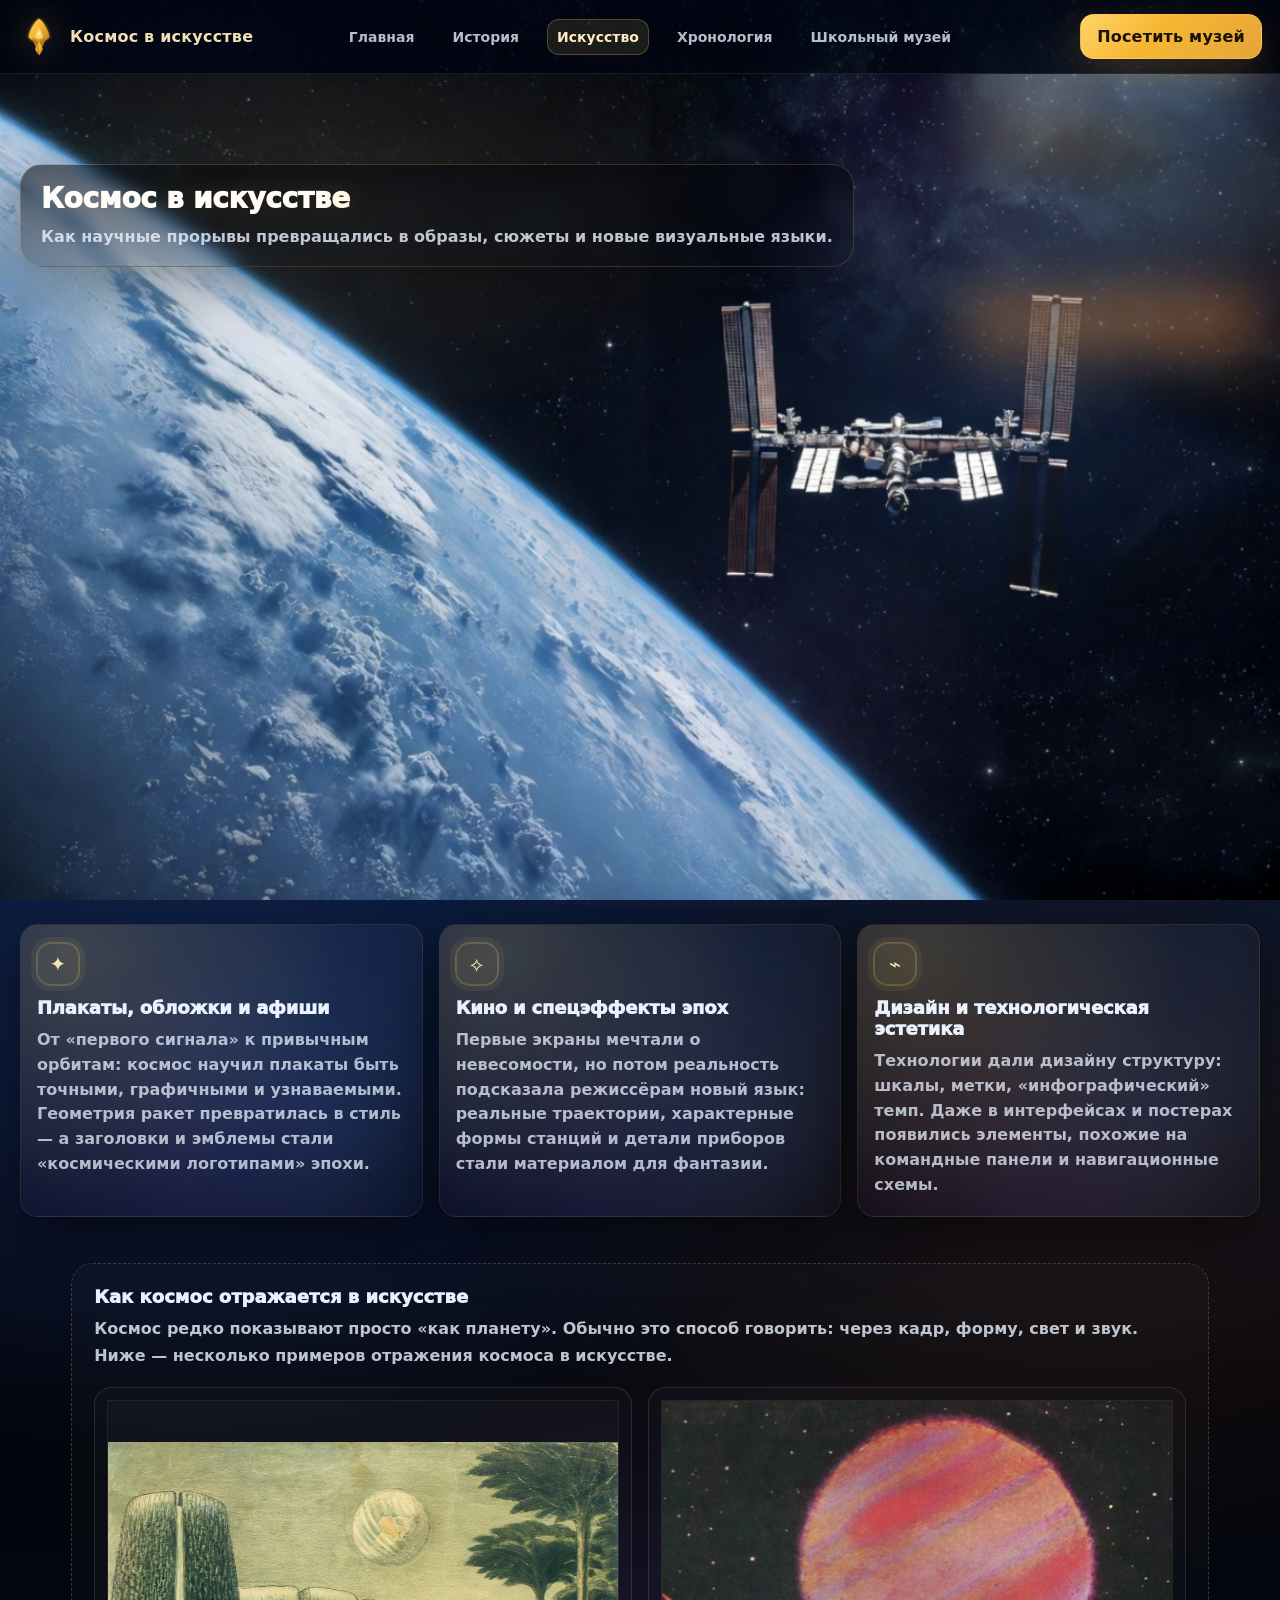
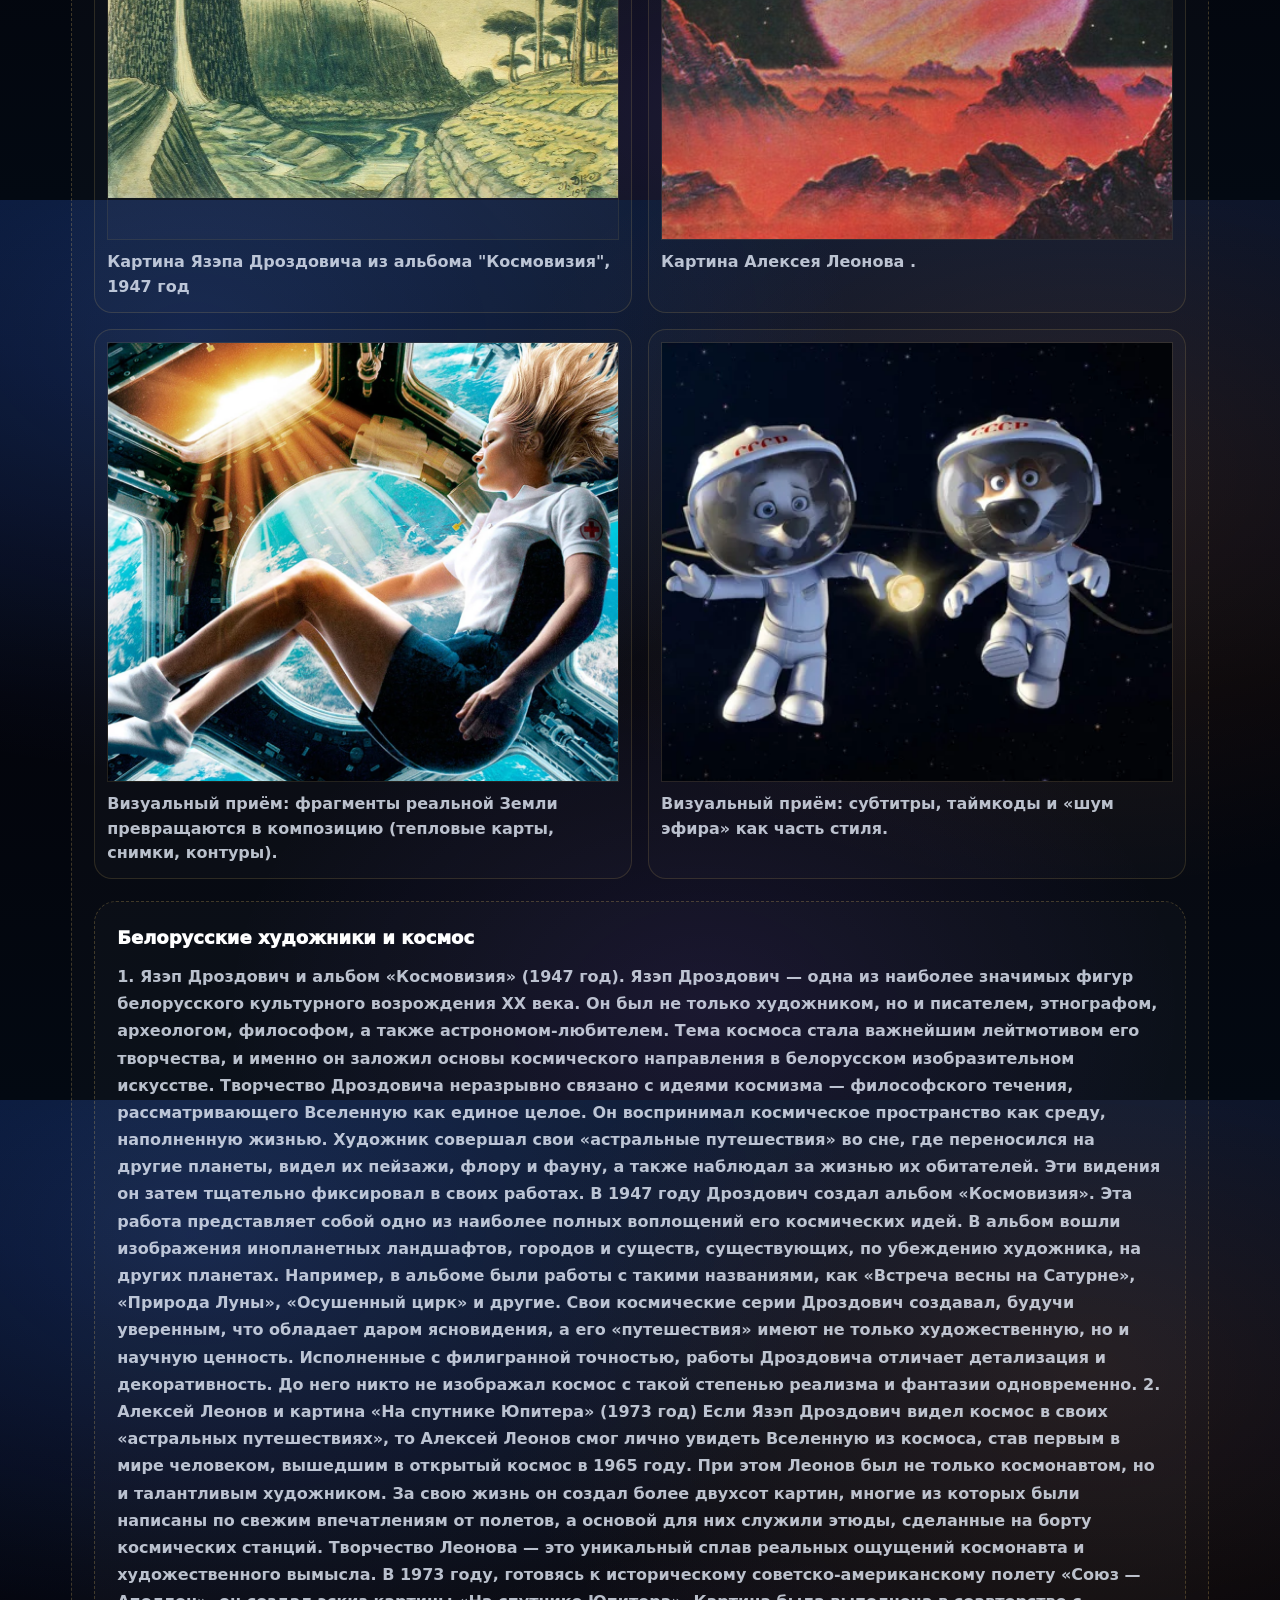
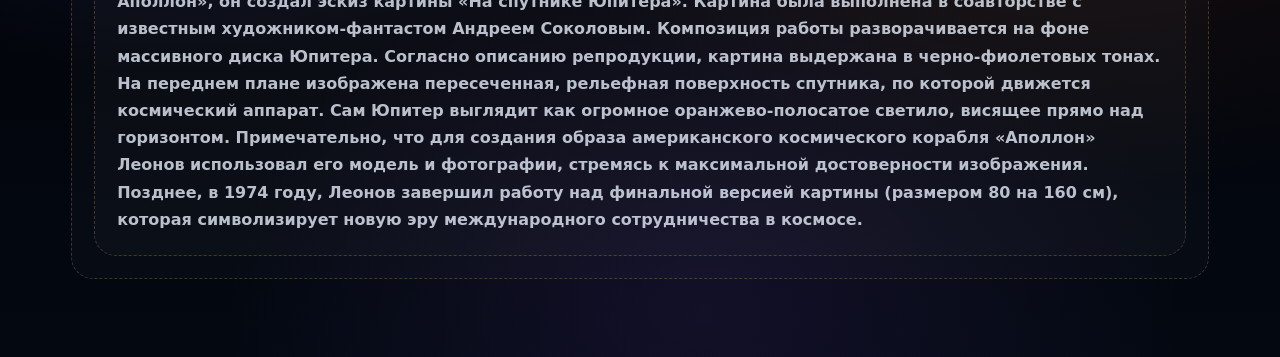
==== art.html @ fbe5e57b "Add files via upload" ====
<!doctype html>
<html lang="ru">
<head>
  <meta charset="UTF-8" />
  <meta name="viewport" content="width=device-width, initial-scale=1" />
  <title>Искусство — Космос в искусстве</title>
  <meta name="description" content="Раздел «Искусство»: как достижения космонавтики вдохновляли художников, кино и дизайн эпохи." />
  <link rel="stylesheet" href="styles.css" />
</head>
<body>
  <a class="skip-link" href="#main">Перейти к содержимому</a>

  <div class="frame" aria-label="Мокап веб-страницы">
    <header class="topbar">
      <div class="topbar__inner">
        <div class="logo" aria-label="Логотип">
          <svg class="logo__rocket" viewBox="0 0 64 64" role="img" aria-hidden="true">
            <defs>
              <linearGradient id="gGold" x1="0" y1="0" x2="1" y2="1">
                <stop offset="0" stop-color="#FFD36B"/>
                <stop offset="0.45" stop-color="#F7B733"/>
                <stop offset="1" stop-color="#B7791F"/>
              </linearGradient>
              <filter id="glow" x="-50%" y="-50%" width="200%" height="200%">
                <feGaussianBlur stdDeviation="2.2" result="blur" />
                <feColorMatrix in="blur" type="matrix"
                  values="1 0 0 0 0
                          0 1 0 0 0
                          0 0 1 0 0
                          0 0 0 0.9 0" result="colored"/>
                <feMerge>
                  <feMergeNode in="colored"/>
                  <feMergeNode in="SourceGraphic"/>
                </feMerge>
              </filter>
            </defs>
            <path filter="url(#glow)" fill="url(#gGold)" d="M32 4c8 6 14 17 16 28-5 5-10 8-16 9-6-1-11-4-16-9C18 21 24 10 32 4z"/>
            <path fill="#B7791F" d="M22 33c4 3 7 5 10 6 3-1 6-3 10-6-1 8-5 15-10 23-5-8-9-15-10-23z" opacity="0.95"/>
            <path fill="#FFD36B" d="M32 17c3 5 5 10 6 15-2 2-4 3-6 3s-4-1-6-3c1-5 3-10 6-15z"/>
            <circle cx="32" cy="27" r="2.3" fill="#FFF0C2" opacity="0.95"/>
            <path fill="url(#gGold)" d="M32 38l0 22c-2-2-5-6-6-10 2-4 4-7 6-12z" opacity="0.9"/>
            <path fill="url(#gGold)" d="M32 38l0 22c2-2 5-6 6-10-2-4-4-7-6-12z" opacity="0.9"/>
          </svg>
          <span class="logo__text">Космос в искусстве</span>
        </div>

        <nav class="nav" aria-label="Главное меню">
          <a class="nav__link" href="index.html">Главная</a>
          <a class="nav__link" href="history.html">История</a>
          <a class="nav__link is-active" href="art.html">Искусство</a>
          <a class="nav__link" href="chronology.html">Хронология</a>

          <a class="nav__link" href="#school-museum">Школьный музей</a>
        </nav>

        <div class="topbar__cta">
          <a class="btn btn--gold" href="index.html#school-museum">Посетить музей</a>
        </div>
      </div>
    </header>

    <main id="main" class="main">
      <section class="hero" aria-label="Заголовок страницы">
        <div class="hero__overlay" aria-hidden="true">
          <div class="hero__overlay-inner">
            <div class="hero__overlay-title">Космос в искусстве</div>
            <div class="hero__overlay-subtitle">Как научные прорывы превращались в образы, сюжеты и новые визуальные языки.</div>
          </div>
        </div>

        <div class="hero__bg" aria-hidden="true">
          <div class="stars" />
          <div class="nebula nebula--a" />
          <div class="nebula nebula--b" />
        </div>

        <div class="hero__content">
          <div class="hero__left">
            <div class="kicker">Раздел • Искусство</div>
            <h1 class="hero__title">
              <span class="hero__title-main">Искусство</span>
              <span class="hero__title-sub">космических идей</span>
              <span class="hero__title-sub hero__title-sub--gold">в эпохах</span>
            </h1>
            <p class="hero__subtitle">Небольшой обзор ключевых мотивов: плакаты, кино, живопись и дизайн.</p>

            <div class="hero__actions">
              <a class="btn btn--orange btn--xl" href="index.html#art">К содержанию на главной</a>
              <a class="btn btn--ghost btn--xl" href="index.html#timeline">К хронологии</a>
            </div>
          </div>

          <div class="hero__right" aria-hidden="true">
            <div class="space-scene">
              <div class="earth">
                <div class="earth__glow"></div>
                <div class="earth__surface"></div>
                <div class="earth__atmo"></div>
                <div class="earth__clouds"></div>
              </div>

              <svg class="iss" viewBox="0 0 720 360" preserveAspectRatio="xMidYMid meet">
                <defs>
                  <linearGradient id="issG" x1="0" y1="0" x2="1" y2="0">
                    <stop offset="0" stop-color="#EAEFF7" stop-opacity="0.95"/>
                    <stop offset="0.5" stop-color="#7AA7FF" stop-opacity="0.8"/>
                    <stop offset="1" stop-color="#FFFFFF" stop-opacity="0.95"/>
                  </linearGradient>
                  <filter id="issGlow" x="-30%" y="-30%" width="160%" height="160%">
                    <feGaussianBlur stdDeviation="2.2" result="b"/>
                    <feMerge>
                      <feMergeNode in="b"/>
                      <feMergeNode in="SourceGraphic"/>
                    </feMerge>
                  </filter>
                </defs>

                <g filter="url(#issGlow)" opacity="0.95">
                  <path d="M330 192 L520 156" stroke="url(#issG)" stroke-width="8" stroke-linecap="round" fill="none"/>
                  <path d="M350 222 L560 186" stroke="url(#issG)" stroke-width="6" stroke-linecap="round" fill="none"/>

                  <path d="M220 238 L510 160" stroke="#BFD8FF" stroke-width="2" opacity="0.7" fill="none"/>
                  <path d="M235 262 L540 174" stroke="#A9C8FF" stroke-width="2" opacity="0.65" fill="none"/>

                  <g opacity="0.95">
                    <path d="M520 156 L625 126" stroke="#CDE2FF" stroke-width="6" stroke-linecap="round"/>
                    <path d="M512 176 L642 146" stroke="#CDE2FF" stroke-width="2" opacity="0.6"/>
                    <g fill="#D7ECFF" opacity="0.55">
                      <rect x="584" y="140" width="14" height="36" rx="4" />
                      <rect x="604" y="135" width="14" height="36" rx="4" />
                      <rect x="624" y="130" width="14" height="36" rx="4" />
                    </g>
                  </g>

                  <path d="M280 210 C305 198 345 190 390 183" stroke="url(#issG)" stroke-width="10" stroke-linecap="round" fill="none"/>
                  <rect x="318" y="194" width="82" height="46" rx="18" fill="#EAF2FF" opacity="0.25"/>
                  <rect x="338" y="204" width="50" height="22" rx="10" fill="#7AA7FF" opacity="0.45"/>

                  <g fill="#CBE2FF" opacity="0.7">
                    <circle cx="350" cy="213" r="4"/>
                    <circle cx="366" cy="208" r="4"/>
                    <circle cx="382" cy="204" r="4"/>
                  </g>
                </g>
              </svg>

              <div class="orbit"></div>
              <div class="comet"></div>
            </div>
          </div>
        </div>
      </section>

      <section class="cards" aria-label="Искусство">
        <article class="card" id="art-main">
          <div class="card__icon" aria-hidden="true">✦</div>
          <h2 class="card__title">Плакаты, обложки и афиши</h2>
          <p class="card__text">От «первого сигнала» к привычным орбитам: космос научил плакаты быть точными, графичными и узнаваемыми. Геометрия ракет превратилась в стиль — а заголовки и эмблемы стали «космическими логотипами» эпохи.</p>
        </article>

        <article class="card">
          <div class="card__icon" aria-hidden="true">⟡</div>
          <h2 class="card__title">Кино и спецэффекты эпох</h2>
          <p class="card__text">Первые экраны мечтали о невесомости, но потом реальность подсказала режиссёрам новый язык: реальные траектории, характерные формы станций и детали приборов стали материалом для фантазии.</p>
        </article>

        <article class="card">
          <div class="card__icon" aria-hidden="true">⌁</div>
          <h2 class="card__title">Дизайн и технологическая эстетика</h2>
          <p class="card__text">Технологии дали дизайну структуру: шкалы, метки, «инфографический» темп. Даже в интерфейсах и постерах появились элементы, похожие на командные панели и навигационные схемы.</p>
        </article>
      </section>

      <section class="section-spacer" aria-label="Фрагменты искусства" style="max-width:92%; margin:-10px auto 0; padding-bottom:38px;">
        <div class="gallery-hint">
          <div class="gallery-hint__title">Как космос отражается в искусстве</div>
          <div class="gallery-hint__sub">
            <p style="margin:0 0 14px; font-weight:650; line-height:1.7; color: rgba(234,242,255,.80);">
              Космос редко показывают просто «как планету». Обычно это <b>способ говорить</b>: через кадр, форму, свет и звук. Ниже — несколько примеров отражения космоса в искусстве.
            </p>

            <div style="display:grid; grid-template-columns: repeat(2, 1fr); gap:16px; margin-top:18px;">
              <figure style="margin:0; border:1px solid rgba(255,211,107,.14); border-radius:18px; padding:12px; background:rgba(255,255,255,.02);">
                <div style="height:440px; border-radius:0px; overflow:hidden; border:1px solid rgba(255,211,107,.10);">
                  <img src="images/art-orbit.jpg" alt="Орбита мысли" style="width:100%; height:100%; object-fit:contain; background:rgba(255,255,255,.02); display:block;" />
                </div>
                <figcaption style="margin-top:10px; color: rgba(234,242,255,.78); font-weight:650; line-height:1.55;">
                  Картина Язэпа Дроздовича из альбома "Космовизия", 1947 год
                </figcaption>
              </figure>

              <figure style="margin:0; border:1px solid rgba(255,211,107,.14); border-radius:18px; padding:12px; background:rgba(255,255,255,.02);">
                <div style="height:440px; border-radius:0px; overflow:hidden; border:1px solid rgba(255,211,107,.10);">
                  <img src="images/art-station-light.jpg" alt="Свет станции" style="width:100%; height:100%; object-fit:cover; display:block;" />
                </div>
                <figcaption style="margin-top:10px; color: rgba(234,242,255,.78); font-weight:650; line-height:1.55;">
                  Картина Алексея Леонова .
                </figcaption>
              </figure>

              <figure style="margin:0; border:1px solid rgba(255,211,107,.14); border-radius:18px; padding:12px; background:rgba(255,255,255,.02);">
                <div style="height:440px; border-radius:0px; overflow:hidden; border:1px solid rgba(255,211,107,.10);">
                  <img src="images/art-earth-map.jpg" alt="Карта Земли" style="width:100%; height:100%; object-fit:cover; display:block;" />
                </div>
                <figcaption style="margin-top:10px; color: rgba(234,242,255,.78); font-weight:650; line-height:1.55;">
                  Визуальный приём: фрагменты реальной Земли превращаются в композицию (тепловые карты, снимки, контуры).
                </figcaption>
              </figure>

              <figure style="margin:0; border:1px solid rgba(255,211,107,.14); border-radius:18px; padding:12px; background:rgba(255,255,255,.02);">
                <div style="height:440px; border-radius:0px; overflow:hidden; border:1px solid rgba(255,211,107,.10);">
                  <img src="images/art-commands-sound.jpg" alt="Команда и звук" style="width:100%; height:100%; object-fit:cover; display:block;" />
                </div>
                <figcaption style="margin-top:10px; color: rgba(234,242,255,.78); font-weight:650; line-height:1.55;">
                  Визуальный приём: субтитры, таймкоды и «шум эфира» как часть стиля.
                </figcaption>
              </figure>
            </div>

            <div style="margin-top:22px; border-radius:22px; padding:22px; border:1px dashed rgba(255,211,107,.22); background:rgba(255,255,255,.02);">
              <div style="font-weight:950; font-size:18px; margin-bottom:10px; color:#fff;">Белорусские художники и космос</div>
              <div style="color: rgba(234,242,255,.78); font-weight:650; line-height:1.7;">
                1. Язэп Дроздович и альбом «Космовизия» (1947 год).      
                 Язэп Дроздович — одна из 
наиболее значимых фигур белорусского культурного возрождения XX века. Он был не только художником, но и писателем, этнографом, археологом, философом, а также астрономом-любителем. Тема космоса стала важнейшим лейтмотивом его творчества, и именно он заложил основы космического направления в белорусском изобразительном искусстве.

Творчество Дроздовича неразрывно связано с идеями космизма — философского течения, рассматривающего Вселенную как единое целое. Он воспринимал космическое пространство как среду, наполненную жизнью. Художник совершал свои «астральные путешествия» во сне, где переносился на другие планеты, видел их пейзажи, флору и фауну, а также наблюдал за жизнью их обитателей. Эти видения он затем тщательно фиксировал в своих работах.

В 1947 году Дроздович создал альбом «Космовизия». Эта работа представляет собой одно из наиболее полных воплощений его космических идей. В альбом вошли изображения инопланетных ландшафтов, городов и существ, существующих, по убеждению художника, на других планетах. Например, в альбоме были работы с такими названиями, как «Встреча весны на Сатурне», «Природа Луны», «Осушенный цирк» и другие. Свои космические серии Дроздович создавал, будучи уверенным, что обладает даром ясновидения, а его «путешествия» имеют не только художественную, но и научную ценность. Исполненные с филигранной точностью, работы Дроздовича отличает детализация и декоративность. До него никто не изображал космос с такой степенью реализма и фантазии одновременно.

2. Алексей Леонов и картина «На спутнике Юпитера» (1973 год)                                          

Если Язэп Дроздович видел космос в своих «астральных путешествиях», то Алексей Леонов смог лично увидеть Вселенную из космоса, став первым в мире человеком, вышедшим в открытый космос в 1965 году. При этом Леонов был не только космонавтом, но и талантливым художником. За свою жизнь он создал более двухсот картин, многие из которых были написаны по свежим впечатлениям от полетов, а основой для них служили этюды, сделанные на борту космических станций.

Творчество Леонова — это уникальный сплав реальных ощущений космонавта и художественного вымысла. В 1973 году, готовясь к историческому советско-американскому полету «Союз — Аполлон», он создал эскиз картины «На спутнике Юпитера». Картина была выполнена в соавторстве с известным художником-фантастом Андреем Соколовым.

Композиция работы разворачивается на фоне массивного диска Юпитера. Согласно описанию репродукции, картина выдержана в черно-фиолетовых тонах. На переднем плане изображена пересеченная, рельефная поверхность спутника, по которой движется космический аппарат. Сам Юпитер выглядит как огромное оранжево-полосатое светило, висящее прямо над горизонтом. Примечательно, что для создания образа американского космического корабля «Аполлон» Леонов использовал его модель и фотографии, стремясь к максимальной достоверности изображения. Позднее, в 1974 году, Леонов завершил работу над финальной версией картины (размером 80 на 160 см), которая символизирует новую эру международного сотрудничества в космосе.
              </div>
            </div>

           


            
          </div>
        </div>
      </section>

  </main>
  </div>

  <script src="app.js"></script>
</body>
</html>
---- styles.css ----
:root{
  --bg0:#03040b;
  --bg1:#06122a;
  --bg2:#030912;
  --ink:#eaf2ff;
  --muted:rgba(234,242,255,.72);
  --line:rgba(255,211,107,.35);
  --gold:#FFD36B;
  --gold2:#F7B733;
  --gold3:#B7791F;
  --orange:#FF8A2A;
  --card:rgba(7,16,38,.55);
  --card2:rgba(7,16,38,.38);
  --glass:rgba(15,25,55,.42);
  --shadow:0 18px 60px rgba(0,0,0,.55);
  --ring:0 0 0 1px rgba(255,211,107,.22), 0 0 0 6px rgba(255,211,107,.06);
  --radius:18px;
}

*{box-sizing:border-box;}
html,body{height:100%;}
body{
  margin:0;
  min-height:100vh;
  width:100%;
  font-family: ui-sans-serif, system-ui, -apple-system, Segoe UI, Roboto, Arial, "Noto Sans", "Liberation Sans", sans-serif;

  color:var(--ink);
  background:
    url("images/background-hero.jpg") center/cover no-repeat,
    radial-gradient(1200px 800px at 15% 15%, rgba(71,122,255,.18), transparent 55%),
    radial-gradient(1000px 700px at 85% 30%, rgba(255,138,42,.10), transparent 60%),
    radial-gradient(800px 600px at 55% 90%, rgba(155,93,255,.10), transparent 60%),
    linear-gradient(180deg, var(--bg1), var(--bg0) 55%, var(--bg2));
  overflow-x:hidden;
}



.skip-link{
  position:absolute;
  left:-9999px;
  top:auto;
  width:1px;
  height:1px;
  overflow:hidden;
}
.skip-link:focus{
  left:18px; top:18px;
  width:auto; height:auto;
  padding:10px 12px;
  border-radius:12px;
  background:rgba(0,0,0,.7);
  z-index:9999;
  border:1px solid rgba(255,211,107,.35);
  color:var(--ink);
}

.frame{
  width:100vw;
  margin:0;
  min-height:100vh;
  border-radius:0;
  border:0;
  box-shadow:none;
  background: rgba(2,6,20,.0);
  backdrop-filter:none;
  overflow:hidden;
}


.topbar{
  position:sticky;
  top:0;
  z-index:20;
  background: linear-gradient(180deg, rgba(2,6,20,.78), rgba(2,6,20,.55));
  border-bottom:1px solid rgba(255,211,107,.10);
}
.topbar__inner{
  display:flex;
  align-items:center;
  justify-content:space-between;
  padding:14px 18px;
  gap:14px;
}

.logo{display:flex; align-items:center; gap:10px; min-width:260px;}
.logo__rocket{width:42px; height:42px; filter: drop-shadow(0 0 18px rgba(255,211,107,.35));}
.logo__text{font-weight:800; letter-spacing:.2px; color:rgba(255,236,190,.95);}

.nav{
  display:flex;
  gap:18px;
  align-items:center;
  justify-content:center;
  flex:1;
}
.nav__link{
  color:rgba(234,242,255,.78);
  text-decoration:none;
  font-weight:600;
  font-size:14px;
  padding:10px 10px;
  border-radius:12px;
  transition: background .2s ease, color .2s ease, transform .2s ease, box-shadow .2s ease;
}
.nav__link:hover{
  color:rgba(255,236,190,.98);
  background: rgba(255,211,107,.08);
  box-shadow: inset 0 0 0 1px rgba(255,211,107,.18);
}
.nav__link.is-active{
  color:rgba(255,236,190,1);
  background: rgba(255,211,107,.10);
  box-shadow: inset 0 0 0 1px rgba(255,211,107,.25);
}

.topbar__cta{min-width:240px; display:flex; justify-content:flex-end;}

.btn{
  display:inline-flex;
  align-items:center;
  justify-content:center;
  text-decoration:none;
  border-radius:14px;
  padding:12px 16px;
  font-weight:800;
  letter-spacing:.2px;
  border:1px solid rgba(255,211,107,.22);
  transition: transform .15s ease, box-shadow .2s ease, background .2s ease, border-color .2s ease;
}
.btn:active{transform: translateY(1px);}
.btn--gold{
  color:#1a1203;
  background: linear-gradient(135deg, var(--gold), var(--gold2) 40%, #E5A43A);
  border-color: rgba(255,211,107,.35);
  box-shadow: 0 12px 36px rgba(255,168,40,.18);
}
.btn--gold:hover{box-shadow: 0 18px 46px rgba(255,168,40,.26);}

.btn--orange{
  color:#1b0f03;
  background: linear-gradient(135deg, #FFB15E, var(--orange));
  border-color: rgba(255,138,42,.35);
  box-shadow: 0 18px 54px rgba(255,138,42,.18);
}
.btn--orange:hover{box-shadow: 0 24px 70px rgba(255,138,42,.25);}

.btn--ghost{
  color: rgba(234,242,255,.94);
  background: rgba(255,255,255,.03);
  border-color: rgba(234,242,255,.22);
}
.btn--ghost:hover{
  background: rgba(255,211,107,.08);
  border-color: rgba(255,211,107,.35);
}

.btn--xl{padding:14px 18px; min-height:48px;}

.main{padding:0 0 40px;}

.hero{
  position:relative;
  /* Hero должен занимать большую часть экрана */
  min-height: calc(100vh - 68px);
  padding:72px 20px 28px;
  overflow:hidden;
  display:flex;
  align-items:center;
}

.hero__content{
  /* Чтобы текст/сцена гарантированно центрировались по высоте */
  width:100%;
}
.hero__bg{
  position:absolute; inset:0;
  pointer-events:none;
}

/* Optional: cinematic hero backdrop (place /images/background-hero.jpg) */
.hero__bg::after{
  content:"";
  position:absolute; inset:0;
  background:
    radial-gradient(900px 420px at 25% 15%, rgba(255,211,107,.16), transparent 55%),
    radial-gradient(740px 520px at 78% 40%, rgba(80,150,255,.18), transparent 58%),
    radial-gradient(520px 380px at 55% 80%, rgba(170,90,255,.12), transparent 60%);
  mix-blend-mode: screen;
  opacity:.85;
}


.stars{
  position:absolute; inset:-40px;
  background:
    radial-gradient(1px 1px at 8% 18%, rgba(255,255,255,.85), transparent 58%),
    radial-gradient(1px 1px at 13% 62%, rgba(255,255,255,.70), transparent 60%),
    radial-gradient(1px 1px at 21% 31%, rgba(255,255,255,.78), transparent 60%),
    radial-gradient(1px 1px at 31% 78%, rgba(255,255,255,.62), transparent 60%),
    radial-gradient(1px 1px at 39% 44%, rgba(255,255,255,.75), transparent 60%),
    radial-gradient(1px 1px at 44% 20%, rgba(255,255,255,.72), transparent 60%),
    radial-gradient(1px 1px at 56% 70%, rgba(255,255,255,.68), transparent 60%),
    radial-gradient(1px 1px at 63% 33%, rgba(255,255,255,.70), transparent 60%),
    radial-gradient(1px 1px at 72% 15%, rgba(255,255,255,.82), transparent 60%),
    radial-gradient(1px 1px at 81% 58%, rgba(255,255,255,.66), transparent 60%),
    radial-gradient(1px 1px at 90% 26%, rgba(255,211,107,.55), transparent 60%),
    radial-gradient(1.5px 1.5px at 48% 52%, rgba(255,211,107,.55), transparent 60%),
    radial-gradient(2px 2px at 22% 55%, rgba(140,190,255,.35), transparent 60%);
  opacity:.95;
}

/* Grain / filmic texture */
body::before{
  content:"";
  position:fixed;
  inset:0;
  pointer-events:none;
  background-image:
    radial-gradient(circle at 20% 30%, rgba(255,255,255,.05) 0 1px, transparent 2px),
    radial-gradient(circle at 70% 60%, rgba(255,255,255,.035) 0 1px, transparent 2px);
  opacity:.18;
  mix-blend-mode: overlay;
  filter: blur(.2px);
}


.nebula{
  position:absolute;
  width:620px; height:460px;
  border-radius:50%;
  filter: blur(28px);
  opacity:.55;
}
.nebula--a{right:-260px; top:-90px; background: radial-gradient(circle at 30% 30%, rgba(120,170,255,.55), transparent 58%), radial-gradient(circle at 70% 60%, rgba(255,138,42,.26), transparent 60%);}
.nebula--b{left:-250px; top:40px; width:520px; height:420px; background: radial-gradient(circle at 40% 40%, rgba(155,93,255,.45), transparent 58%), radial-gradient(circle at 80% 70%, rgba(255,211,107,.18), transparent 62%);}

.hero__content{
  position:relative;
  display:grid;
  grid-template-columns: 1.2fr .9fr;
  gap:22px;
  align-items:center;
}

.hero__left{padding:18px 6px 18px 6px; position:relative; z-index:2;}
.kicker{
  display:inline-flex;
  align-items:center;
  gap:10px;
  font-weight:800;
  letter-spacing:.2px;
  color: rgba(255,236,190,.92);
  text-transform:none;
  margin-bottom:12px;
}
.kicker::before{
  content:"";
  width:10px; height:10px;
  border-radius:50%;
  background: radial-gradient(circle at 30% 30%, #fff, var(--gold2) 40%, rgba(183,121,31,.8));
  box-shadow: 0 0 0 4px rgba(255,211,107,.12), 0 0 34px rgba(255,211,107,.25);
}

.hero__title{
  margin:0;
  font-size:40px;
  line-height:1.08;
  letter-spacing:-.4px;
  font-weight:950;
  text-shadow: 0 0 18px rgba(255,211,107,.18);
}

.hero__title::after{
  content:"";
  display:block;
  height:1px;
  width:320px;
  margin-top:16px;
  background: linear-gradient(90deg, rgba(255,211,107,.85), rgba(255,211,107,.0));
  filter: drop-shadow(0 0 18px rgba(255,211,107,.22));
}

.hero__title-main{
  color:#fff;
  background: linear-gradient(180deg, rgba(255,255,255,1), rgba(255,235,190,.9));
  -webkit-background-clip:text;
  background-clip:text;
}

.hero__title-sub{
  display:block;
  color:#fff;
}

.hero__title-sub--gold{
  display:inline;
  background: linear-gradient(90deg, var(--gold), var(--gold2) 40%, var(--gold3));
  -webkit-background-clip:text;
  background-clip:text;
  color:transparent;
  text-shadow: 0 0 22px rgba(255,211,107,.25);
}

.hero__subtitle{
  margin:14px 0 18px;
  font-size:18px;
  color: var(--muted);
  line-height:1.5;
}

.hero__actions{display:flex; gap:14px; flex-wrap:wrap; margin-top:18px;}

.hero__meta{display:grid; grid-template-columns: 1fr; gap:10px; margin-top:26px;}
.meta-item{display:flex; align-items:center; gap:12px; color: rgba(234,242,255,.78); font-weight:700;}
.meta-item__dot{width:10px; height:10px; border-radius:50%; background: rgba(255,211,107,.85); box-shadow: 0 0 0 5px rgba(255,211,107,.08);}

.hero__right{display:flex; justify-content:flex-end; padding:6px; position:relative; z-index:1;}

/* Overlay banner text поверх hero */
.hero__overlay{
  position:absolute;
  inset:0;
  z-index:3;
  display:flex;
  align-items:flex-start;
  justify-content:flex-start;
  pointer-events:none;
}

.hero__overlay-inner{
  margin-top:90px;
  margin-left:20px;
  max-width:980px;
  padding:18px 20px;
  border-radius:22px;
  background: linear-gradient(180deg, rgba(3,4,11,.55), rgba(3,4,11,.25));
  border:1px solid rgba(255,211,107,.18);
  box-shadow: 0 18px 60px rgba(0,0,0,.35);
  backdrop-filter: blur(8px);
}

.hero__overlay-title{
  font-size:28px;
  font-weight:950;
  line-height:1.15;
  letter-spacing:-.3px;
  color:#fff;
}

.hero__overlay-title{
  /* белый + золотой (градиент с золотыми оттенками) */
  background: linear-gradient(90deg, #FFFFFF 0%, #FFFFFF 35%, var(--gold) 55%, var(--gold2) 70%, var(--gold3) 100%);
  -webkit-background-clip:text;
  background-clip:text;
  color:transparent;
  text-shadow: 0 0 26px rgba(255,211,107,.18);
}

.hero__overlay-subtitle{
  margin-top:10px;
  font-size:16px;
  color: rgba(234,242,255,.80);
  font-weight:700;
  line-height:1.45;
}

@media (max-width: 980px){
  .hero__overlay-inner{
    margin-top:70px;
    margin-left:12px;
    margin-right:12px;
    padding:14px 14px;
  }
  .hero__overlay-title{font-size:20px;}
}

.space-scene{
  width:min(460px, 100%);
  aspect-ratio: 16 / 10;
  position:relative;
  border-radius:22px;
  background: linear-gradient(180deg, rgba(255,255,255,.03), rgba(0,0,0,.12));
  box-shadow: inset 0 0 0 1px rgba(255,211,107,.12);
  overflow:hidden;
}

.space-scene::before{
  content:"";
  position:absolute; inset:-60px;
  background:
    radial-gradient(1px 1px at 20% 30%, rgba(255,255,255,.8), transparent 60%),
    radial-gradient(1px 1px at 70% 40%, rgba(255,255,255,.7), transparent 60%),
    radial-gradient(2px 2px at 40% 80%, rgba(255,211,107,.55), transparent 60%),
    radial-gradient(2px 2px at 80% 70%, rgba(120,170,255,.35), transparent 60%);
  opacity:.9;
  animation: drift 10s ease-in-out infinite;
}
@keyframes drift{
  0%,100%{transform: translate3d(0,0,0);}
  50%{transform: translate3d(-10px,8px,0);}
}

.earth{
  position:absolute;
  right:34px;
  top:30px;
  width:210px;
  height:210px;
  border-radius:50%;
  transform: rotate(-6deg);
}
.earth__glow{
  position:absolute; inset:-26px;
  border-radius:50%;
  background: radial-gradient(circle at 35% 30%, rgba(120,170,255,.35), transparent 58%), radial-gradient(circle at 60% 65%, rgba(255,211,107,.18), transparent 60%);
  filter: blur(8px);
}
.earth__surface{
  position:absolute; inset:0;
  border-radius:50%;
  background:
    radial-gradient(circle at 35% 30%, #3aa2ff 0%, #1b4a9c 45%, #071733 72%, #040818 100%),
    radial-gradient(circle at 70% 60%, rgba(255,255,255,.12), transparent 52%);
  box-shadow: inset -18px -26px 60px rgba(0,0,0,.55);
}
.earth__atmo{
  position:absolute; inset:-10px;
  border-radius:50%;
  background: radial-gradient(circle at 35% 30%, rgba(160,220,255,.55), rgba(55,140,255,.12) 55%, rgba(0,0,0,0) 72%);
  filter: blur(.2px);
  opacity:.95;
}
.earth__clouds{
  position:absolute; inset:12px;
  border-radius:50%;
  background:
    radial-gradient(circle at 35% 40%, rgba(255,255,255,.16), transparent 55%),
    repeating-linear-gradient(120deg, rgba(255,255,255,.08) 0 14%, transparent 14% 20%),
    repeating-linear-gradient(60deg, rgba(255,255,255,.06) 0 12%, transparent 12% 18%);
  opacity:.9;
  mix-blend-mode: screen;
}

.iss{
  position:absolute;
  right:0;
  bottom:0;
  width:100%;
  height:auto;
}

.orbit{
  position:absolute;
  left:26px;
  bottom:18px;
  width:220px; height:140px;
  border-radius:50%;
  border:1px solid rgba(255,211,107,.20);
  transform: rotate(-16deg);
  box-shadow: 0 0 0 1px rgba(255,211,107,.06) inset;
}
.orbit::after{
  content:"";
  position:absolute; inset:18px;
  border-radius:50%;
  border:1px solid rgba(120,170,255,.16);
}

.comet{
  position:absolute;
  left:-60px;
  top:80px;
  width:140px; height:2px;
  background: linear-gradient(90deg, transparent, rgba(255,211,107,.8), rgba(120,170,255,.35));
  transform: rotate(-18deg);
  filter: drop-shadow(0 0 14px rgba(255,211,107,.28));
  opacity:.9;
  animation: comet 3.2s ease-in-out infinite;
}
@keyframes comet{
  0%,100%{transform: translateX(0) rotate(-18deg); opacity:.65;}
  50%{transform: translateX(220px) rotate(-18deg); opacity:1;}
}

.timeline{
  padding:42px 20px 8px;
  position:relative;
  display:flex;
  justify-content:space-between;
  align-items:center;
  gap:10px;
  margin-top:-34px; /* поднимаем выше, чтобы перекрывал hero */
}
.timeline::before{
  content:"";
  position:absolute;
  left:20px; right:20px;
  top:50%;
  height:2px;
  background: linear-gradient(90deg, rgba(255,211,107,0), rgba(255,211,107,.9), rgba(255,211,107,0));
  transform: translateY(-50%);
  opacity:.85;
}
.timeline__line{display:block; position:absolute; left:0; right:0; top:50%; height:2px; transform:translateY(-50%); background:linear-gradient(90deg, rgba(255,211,107,0), rgba(255,211,107,.92), rgba(255,211,107,0)); opacity:.9; z-index:0;}
.timeline__item{
  position:relative;
  z-index:1;
  font-weight:900;
  color: rgba(255,236,190,.94);
  background: rgba(255,211,107,.06);
  border:1px solid rgba(255,211,107,.18);
  padding:10px 14px;
  border-radius:999px;
  box-shadow: inset 0 0 0 1px rgba(255,211,107,.05);
}

/* Chronology (vertical) timeline: dots in the middle + text blocks next to them */
.chronology{
  padding:24px 20px 8px;
  margin:0;
  position:relative;
  display:flex;
  flex-direction:column;
  gap:18px;
}

.chronology__track{
  position:absolute;
  left:50%;
  top:0;
  bottom:0;
  width:2px;
  transform: translateX(-50%);
  background: linear-gradient(180deg, rgba(255,211,107,0), rgba(255,211,107,.92), rgba(255,211,107,0));
  opacity:.9;
  pointer-events:none;
}

.chronology__event{
  position:relative;
  display:flex;
  align-items:center;
  justify-content:flex-start;
  gap:18px;
}

/* Center dot */
.chronology__dot{
  width:14px;
  height:14px;
  border-radius:50%;
  background: rgba(255,211,107,.85);
  box-shadow: 0 0 0 5px rgba(255,211,107,.08), 0 0 18px rgba(255,211,107,.22);
  border:1px solid rgba(255,211,107,.20);
  position:absolute;
  left:50%;
  top:50%;
  transform: translate(-50%, -50%);
}

/* Card block */
.chronology__card{
  text-decoration:none;
  color:inherit;
  display:block;
  width:calc(50vw - 140px);
  max-width:520px;
  background: rgba(255,211,107,.06);
  border:1px solid rgba(255,211,107,.18);
  border-radius:16px;
  padding:14px 16px;
  box-shadow: inset 0 0 0 1px rgba(255,211,107,.05);
  backdrop-filter: blur(8px);
  transition: transform .15s ease, box-shadow .15s ease, border-color .15s ease;
}

.chronology__event:nth-child(odd) .chronology__card{
  margin-left:calc(50% + 16px);
}

.chronology__event:nth-child(even) .chronology__card{
  margin-right:calc(50% + 16px);
  margin-left:auto;
}

.chronology__year{
  font-weight:950;
  font-size:18px;
  letter-spacing:-.2px;
  margin-bottom:8px;
  color: rgba(255,236,190,.96);
}

.chronology__title{
  font-weight:900;
  margin-bottom:8px;
  color:#fff;
  text-shadow: 0 0 18px rgba(255,211,107,.12);
}

.chronology__text{
  color: rgba(234,242,255,.78);
  font-weight:650;
  line-height:1.6;
}

.chronology__card:hover{
  transform: translateY(-2px);
  border-color: rgba(255,211,107,.32);
  box-shadow: inset 0 0 0 1px rgba(255,211,107,.10), 0 22px 70px rgba(0,0,0,.35);
}

@media (max-width: 980px){
  .chronology__track{left:34px; transform:none;}

  .chronology__event{
    justify-content:flex-start;
  }

  .chronology__dot{
    left:34px;
  }

  .chronology__card{
    width:100%;
    max-width:none;
    margin-left:60px !important;
    margin-right:0 !important;
  }
}

.cards{

  display:grid;
  grid-template-columns: repeat(3, 1fr);
  gap:16px;
  padding:18px 20px 30px;
}
.card{
  background: linear-gradient(180deg, rgba(255,255,255,.04), rgba(0,0,0,.10));
  border:1px solid rgba(255,211,107,.12);
  border-radius: var(--radius);
  padding:18px 16px;
  box-shadow: var(--shadow);
  backdrop-filter: blur(10px);
  position:relative;
  overflow:hidden;
}
.card::before{
  content:"";
  position:absolute; inset:-40px;
  background:
    radial-gradient(circle at 20% 20%, rgba(255,211,107,.18), transparent 55%),
    radial-gradient(circle at 70% 60%, rgba(120,170,255,.12), transparent 52%),
    radial-gradient(circle at 40% 90%, rgba(155,93,255,.10), transparent 56%);
  opacity:.95;
  pointer-events:none;
}
.card > *{position:relative; z-index:1;}

.card__icon{
  width:42px; height:42px;
  border-radius:14px;
  display:flex; align-items:center; justify-content:center;
  background: rgba(255,211,107,.08);
  border:1px solid rgba(255,211,107,.18);
  color: rgba(255,236,190,.95);
  font-size:20px;
  margin-bottom:12px;
  box-shadow: var(--ring);
}
.card__title{margin:0 0 10px; font-size:18px; font-weight:950; letter-spacing:-.2px;}
.card__text{margin:0; color: rgba(234,242,255,.74); line-height:1.55; font-weight:650;}

.section-spacer{
  padding:26px 20px 44px;
}

.gallery-hint{
  border-radius:22px;
  padding:22px;
  border:1px dashed rgba(255,211,107,.22);
  background: rgba(255,255,255,.02);
}
.gallery-hint__title{font-weight:950; font-size:18px; margin-bottom:8px;}
.gallery-hint__sub{color: rgba(234,242,255,.70); font-weight:650; line-height:1.6;}

/* Interactions */
@media (prefers-reduced-motion: reduce){
  *{scroll-behavior:auto !important; animation:none !important; transition:none !important;}
}

html{scroll-behavior:smooth;}

/* Focus styles for mobile/keyboard */
:focus-visible{
  outline:2px solid rgba(255,211,107,.55);
  outline-offset:2px;
}

@media (max-width: 980px){
  .topbar__inner{flex-wrap:wrap;}
  .logo{min-width:auto; flex:1;}
  .topbar__cta{min-width:auto;}
  .nav{order:3; width:100%; justify-content:flex-start; overflow:auto; padding-bottom:8px;}
  .nav__link{font-size:15px; padding:12px 12px;}
  .hero__content{grid-template-columns: 1fr;}
  .hero__right{justify-content:flex-start;}
  .hero__title{font-size:32px;}
  .cards{grid-template-columns: 1fr;}
  .timeline{flex-wrap:wrap; gap:12px; margin-top:-46px; padding-top:54px;}
  .timeline::before{top:32px; height:2px;}
  .timeline__item{margin-top:18px;}
}

@media (max-width: 480px){
  .topbar__inner{padding:12px 14px;}
  .logo__rocket{width:38px; height:38px;}
  .nav{gap:10px;}
  .nav__link{font-size:14px; padding:10px 10px; min-height:44px;}

  .hero{padding:64px 14px 20px;}
  .hero__title{font-size:28px;}
  .hero__title::after{width:200px; margin-top:12px;}
  .hero__subtitle{font-size:16px;}

  .space-scene{border-radius:18px;}
  .earth{width:175px; height:175px; right:16px; top:18px;}
  .orbit{left:14px; bottom:10px; width:190px; height:120px;}
  .comet{display:none;}

  .cards{padding:16px 14px 26px; gap:12px;}
  .card{padding:16px 14px;}

  .timeline{margin-top:-38px; padding-top:44px;}
  .timeline__item{padding:10px 12px; font-size:14px;}

  /* Art page gallery: override fixed heights on mobile */
  .section-spacer img{max-width:100%; height:auto;}
  .section-spacer figure div[style*="height:"]{height:260px !important;}

  .section-spacer{padding-left:14px; padding-right:14px;}
}
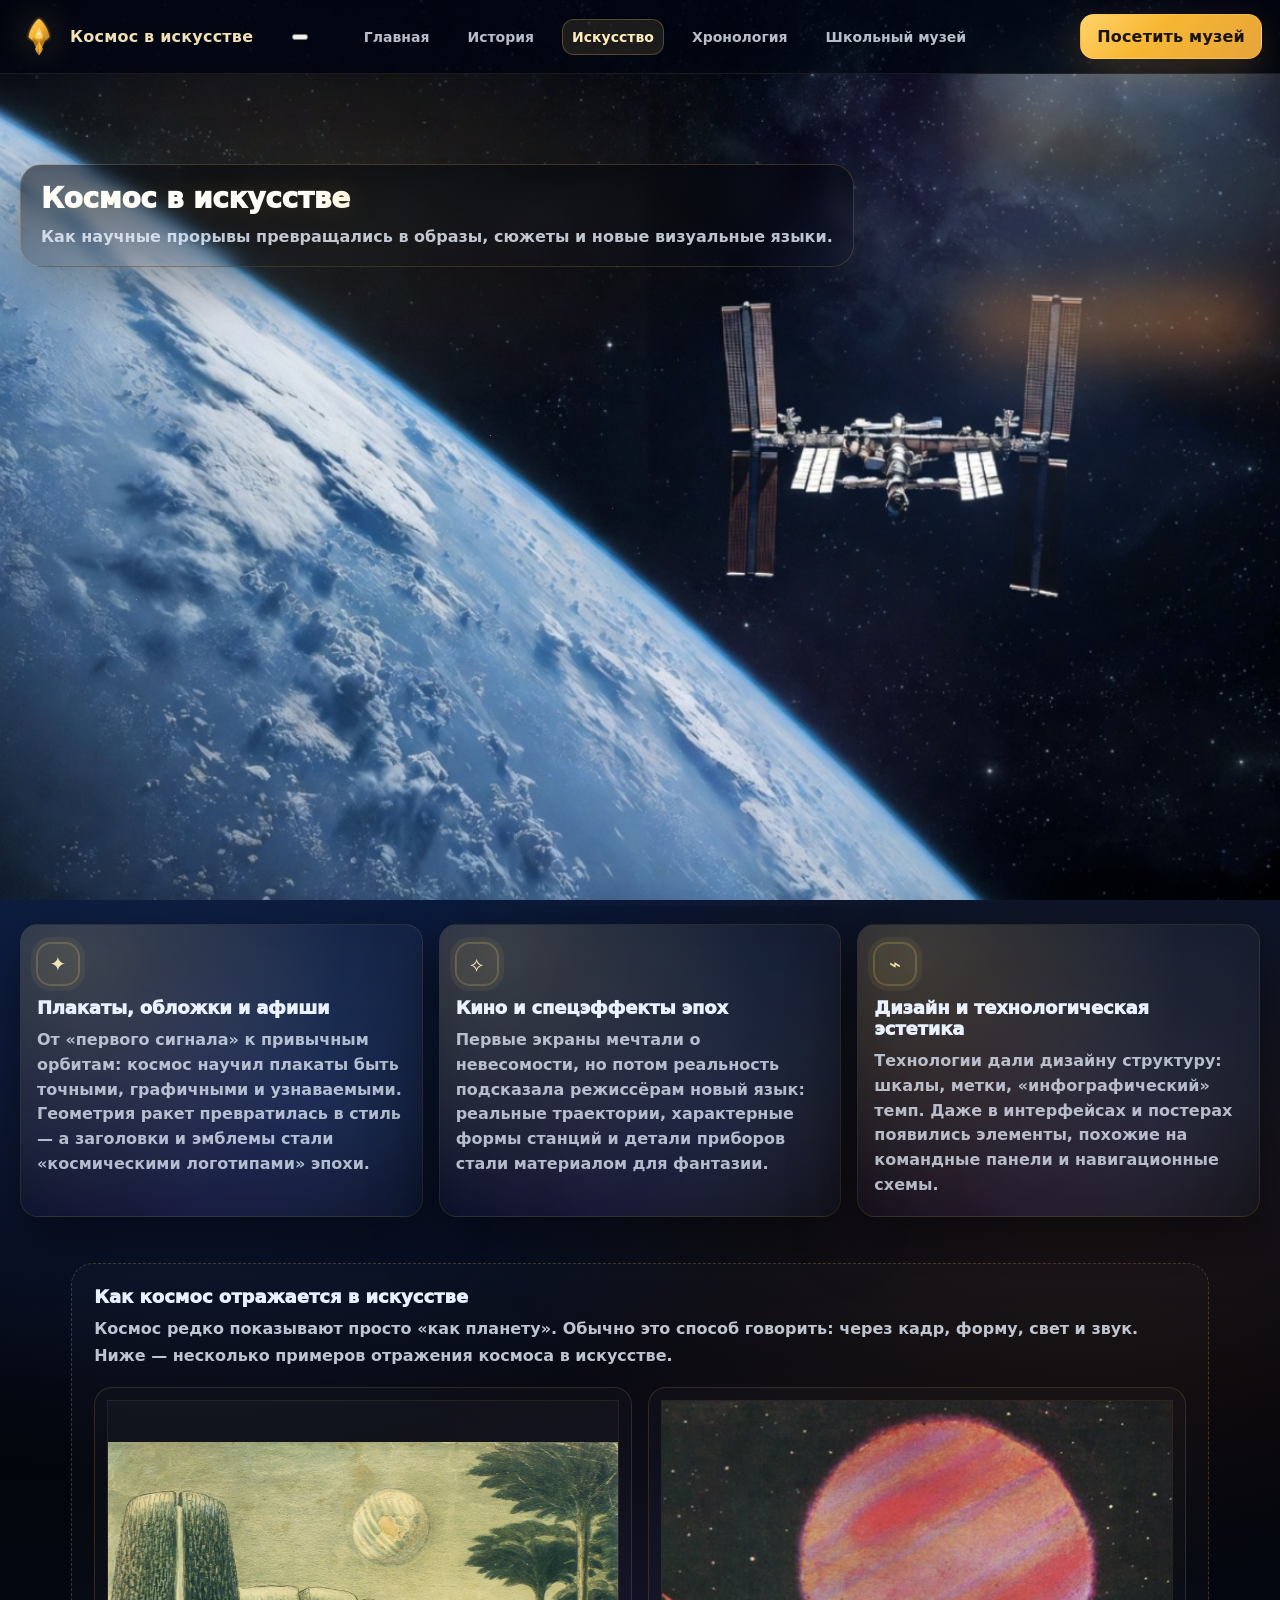
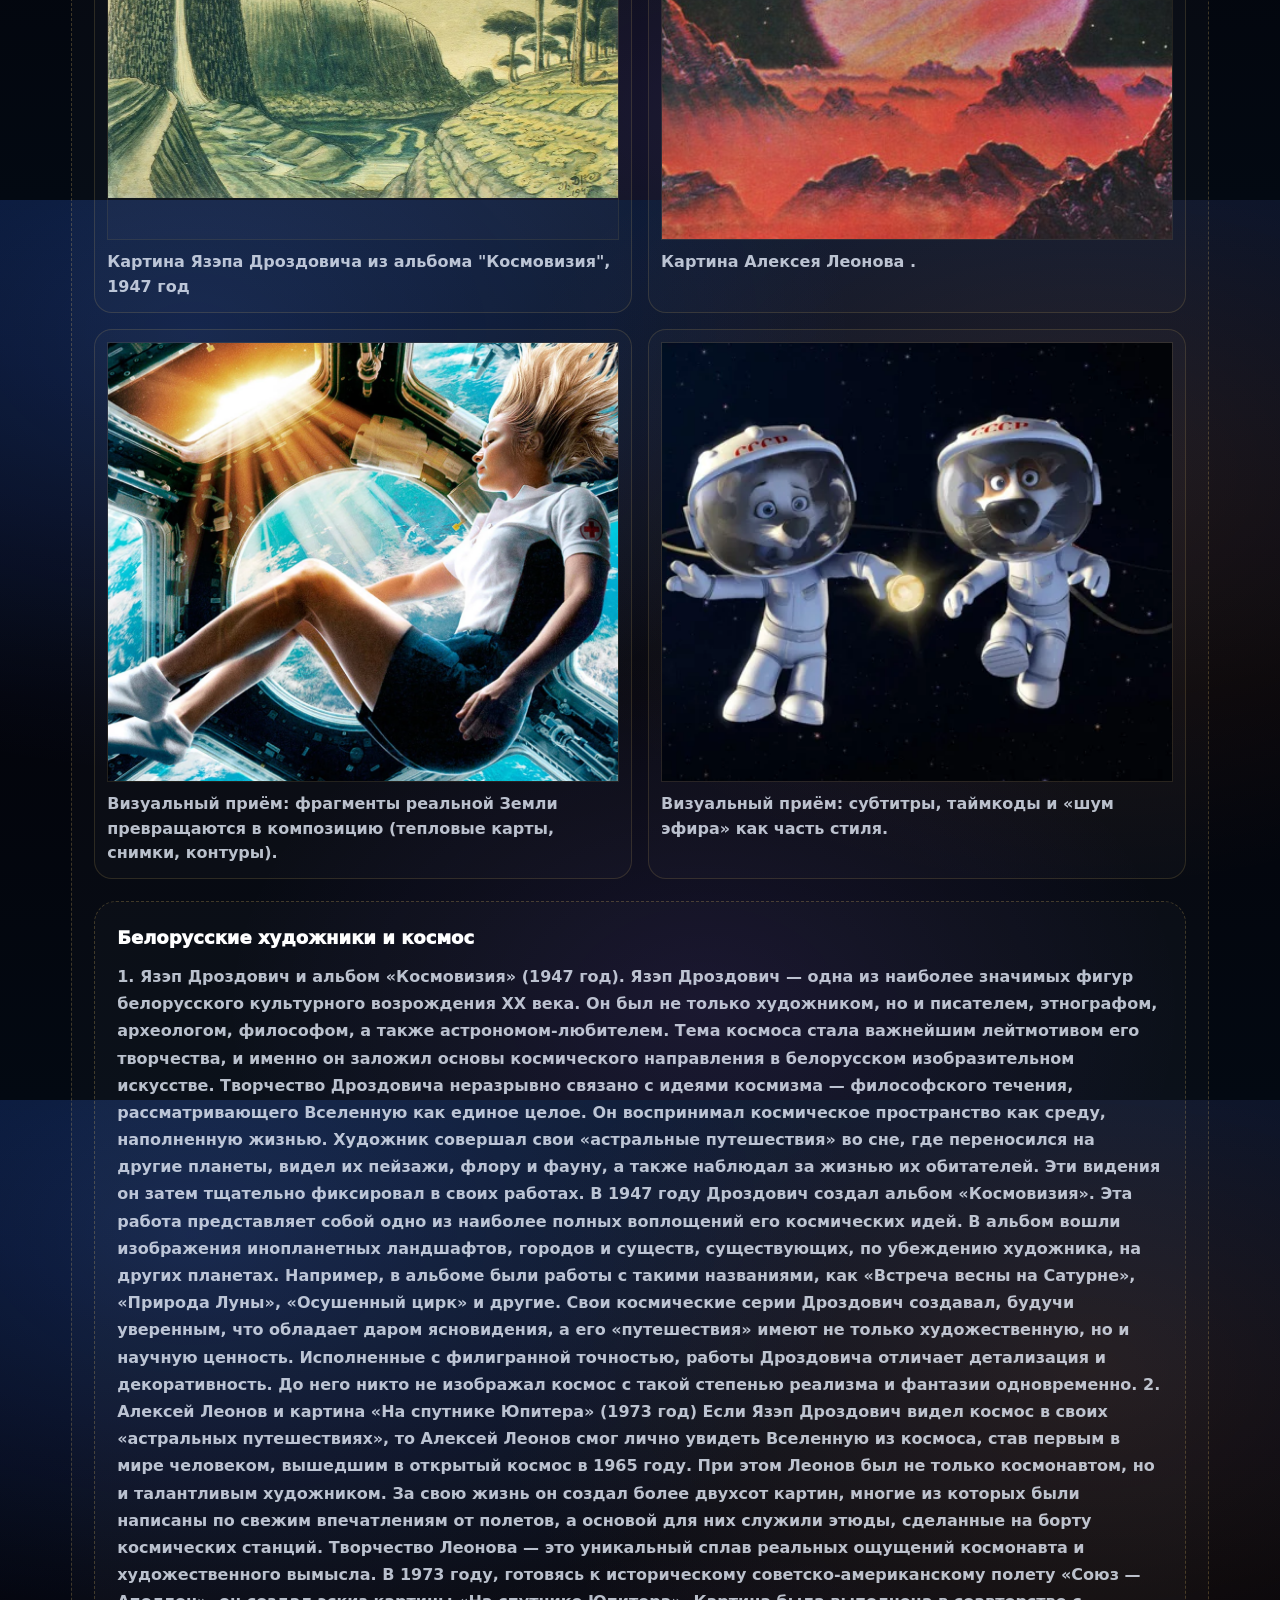
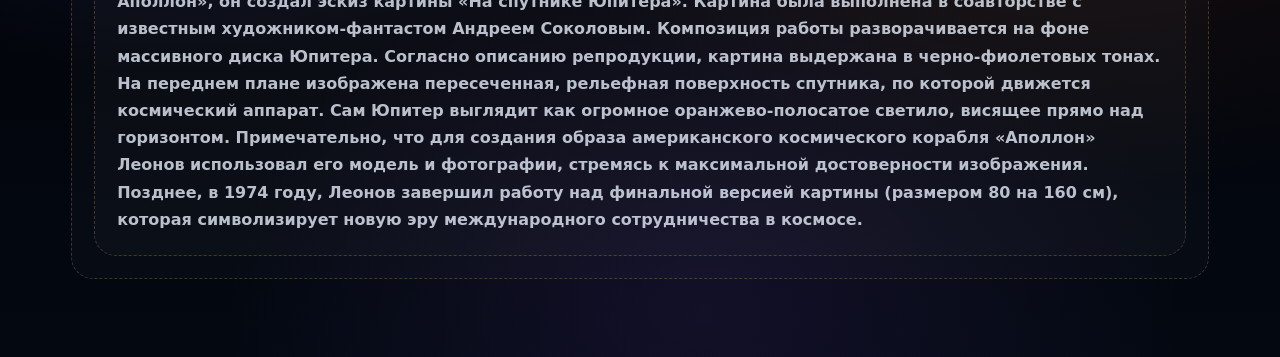
==== commit 7254ff3d: "Add files via upload" ====
--- a/art.html
+++ b/art.html
@@ -44,7 +44,11 @@
           <span class="logo__text">Космос в искусстве</span>
         </div>
 
-        <nav class="nav" aria-label="Главное меню">
+        <button class="topbar__burger" type="button" aria-label="Открыть меню" aria-controls="site-nav" aria-expanded="false">
+          <span class="topbar__burger-lines" aria-hidden="true"></span>
+        </button>
+
+        <nav id="site-nav" class="nav" aria-label="Главное меню">
           <a class="nav__link" href="index.html">Главная</a>
           <a class="nav__link" href="history.html">История</a>
           <a class="nav__link is-active" href="art.html">Искусство</a>
@@ -52,6 +56,7 @@
 
           <a class="nav__link" href="#school-museum">Школьный музей</a>
         </nav>
+
 
         <div class="topbar__cta">
           <a class="btn btn--gold" href="index.html#school-museum">Посетить музей</a>
--- a/styles.css
+++ b/styles.css
@@ -704,7 +704,49 @@
   .topbar__inner{flex-wrap:wrap;}
   .logo{min-width:auto; flex:1;}
   .topbar__cta{min-width:auto;}
-  .nav{order:3; width:100%; justify-content:flex-start; overflow:auto; padding-bottom:8px;}
+  .topbar__burger{
+    display:inline-flex;
+    width:44px;
+    height:44px;
+    align-items:center;
+    justify-content:center;
+    border-radius:14px;
+    border:1px solid rgba(255,211,107,.22);
+    background: rgba(255,255,255,.03);
+    cursor:pointer;
+  }
+
+  .topbar__burger:active{transform: translateY(1px);}
+
+  .topbar__burger-lines{
+    width:20px;
+    height:14px;
+    display:block;
+    background:
+      linear-gradient(transparent 0 0) top/100% 0 no-repeat,
+      linear-gradient(rgba(255,236,190,.95), rgba(255,236,190,.95)) 0 0/100% 2px no-repeat,
+      linear-gradient(rgba(255,236,190,.95), rgba(255,236,190,.95)) 0 50%/100% 2px no-repeat,
+      linear-gradient(rgba(255,236,190,.95), rgba(255,236,190,.95)) 0 100%/100% 2px no-repeat;
+  }
+
+  .topbar__burger[aria-expanded="true"]{
+    border-color: rgba(255,211,107,.35);
+    box-shadow: inset 0 0 0 1px rgba(255,211,107,.18);
+  }
+
+  .nav{
+    order:3;
+    width:100%;
+    justify-content:flex-start;
+    overflow:auto;
+    padding-bottom:8px;
+
+    /* collapsed by default on mobile */
+    display:none;
+    flex-direction:column;
+    gap:6px;
+  }
+  .nav.is-open{display:flex;}
   .nav__link{font-size:15px; padding:12px 12px;}
   .hero__content{grid-template-columns: 1fr;}
   .hero__right{justify-content:flex-start;}
